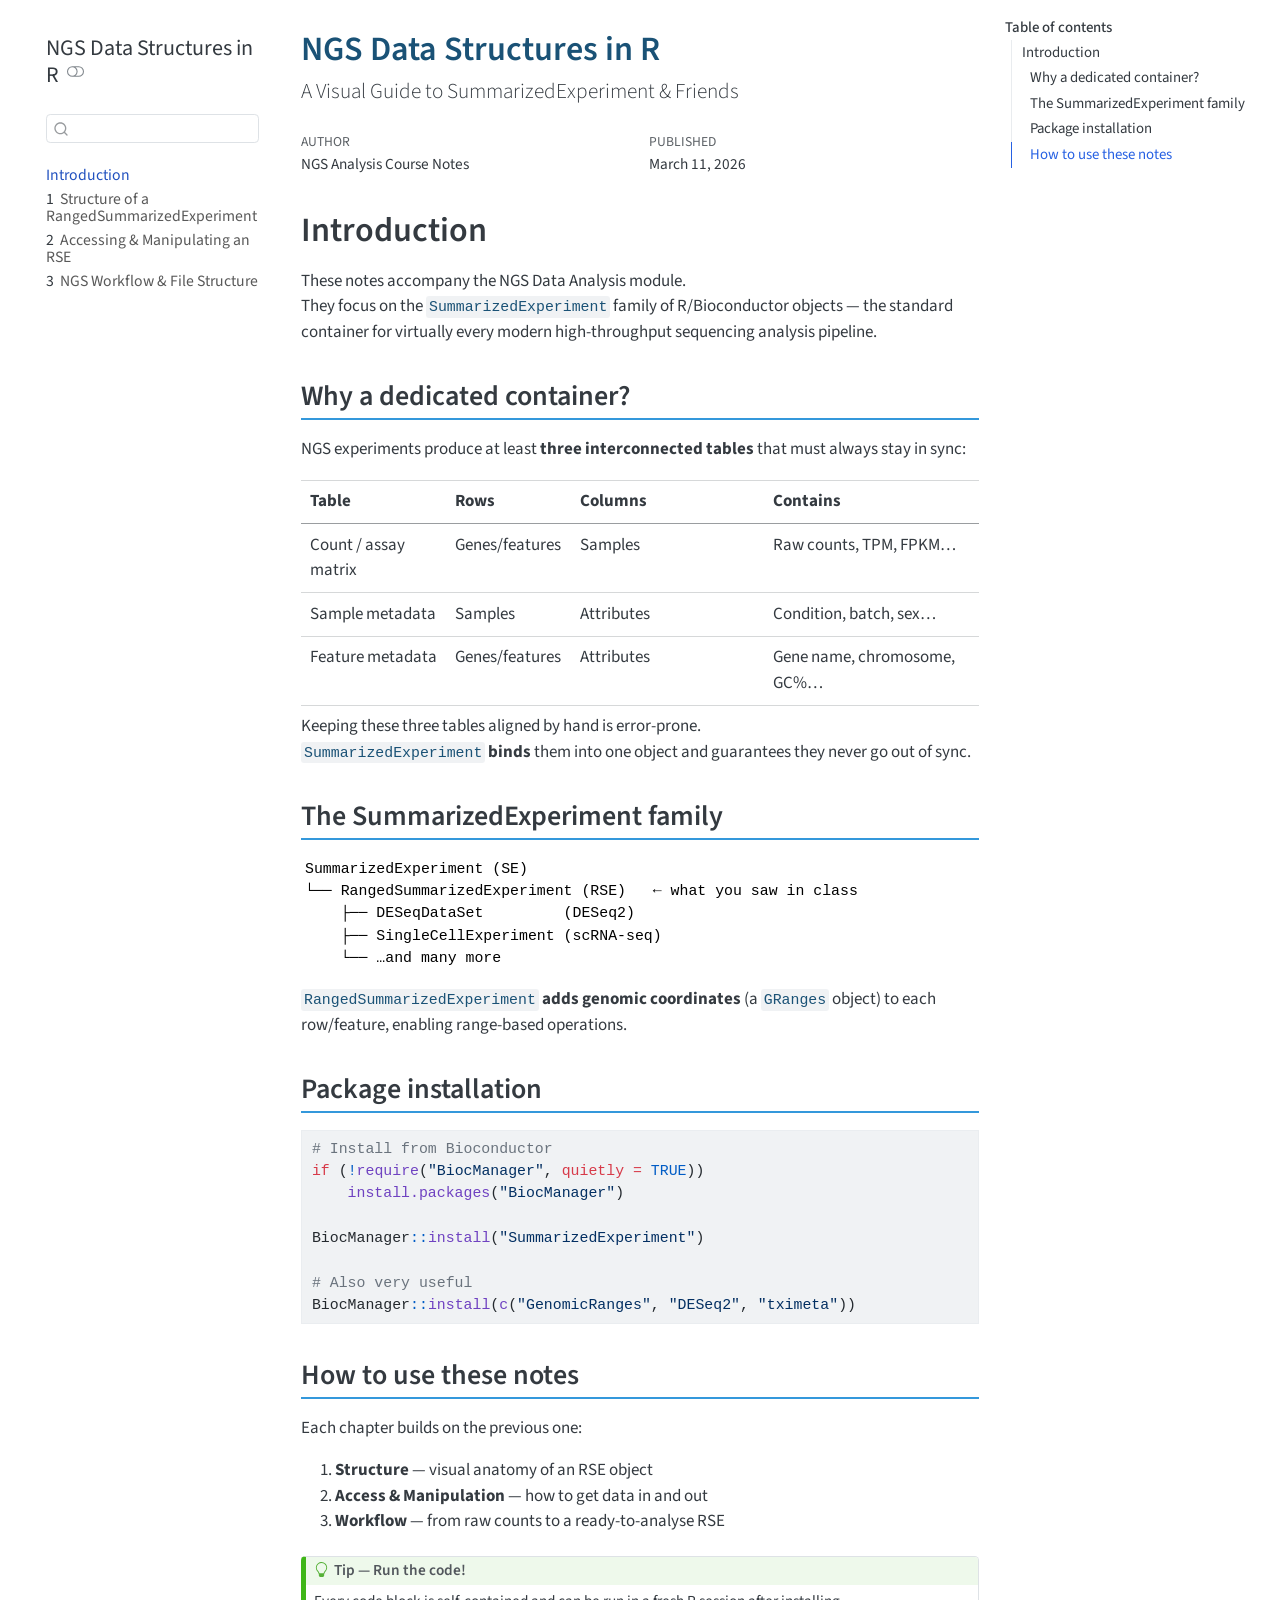
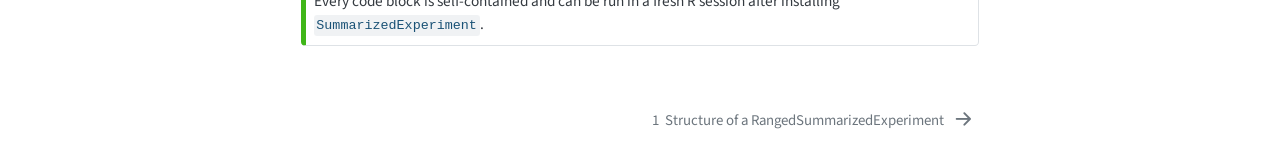
==== docs/index.html @ 876cf75a "Initial site" ====
<!DOCTYPE html>
<html xmlns="http://www.w3.org/1999/xhtml" lang="en" xml:lang="en"><head>

<meta charset="utf-8">
<meta name="generator" content="quarto-1.9.32">

<meta name="viewport" content="width=device-width, initial-scale=1.0, user-scalable=yes">

<meta name="author" content="NGS Analysis Course Notes">
<meta name="dcterms.date" content="2026-03-11">

<title>NGS Data Structures in R</title>
<style>
/* Default styles provided by pandoc.
** See https://pandoc.org/MANUAL.html#variables-for-html for config info.
*/
code{white-space: pre-wrap;}
span.smallcaps{font-variant: small-caps;}
div.columns{display: flex; gap: min(4vw, 1.5em);}
div.column{flex: auto; overflow-x: auto;}
div.hanging-indent{margin-left: 1.5em; text-indent: -1.5em;}
ul.task-list{list-style: none;}
ul.task-list li input[type="checkbox"] {
  width: 0.8em;
  margin: 0 0.8em 0.2em -1em; /* quarto-specific, see https://github.com/quarto-dev/quarto-cli/issues/4556 */ 
  vertical-align: middle;
}
/* CSS for syntax highlighting */
html { -webkit-text-size-adjust: 100%; }
pre > code.sourceCode { white-space: pre; position: relative; }
pre > code.sourceCode > span { display: inline-block; line-height: 1.25; }
pre > code.sourceCode > span:empty { height: 1.2em; }
.sourceCode { overflow: visible; }
code.sourceCode > span { color: inherit; text-decoration: inherit; }
div.sourceCode { margin: 1em 0; }
pre.sourceCode { margin: 0; }
@media screen {
div.sourceCode { overflow: auto; }
}
@media print {
pre > code.sourceCode { white-space: pre-wrap; }
pre > code.sourceCode > span { text-indent: -5em; padding-left: 5em; }
}
pre.numberSource code
  { counter-reset: source-line 0; }
pre.numberSource code > span
  { position: relative; left: -4em; counter-increment: source-line; }
pre.numberSource code > span > a:first-child::before
  { content: counter(source-line);
    position: relative; left: -1em; text-align: right; vertical-align: baseline;
    border: none; display: inline-block;
    -webkit-touch-callout: none; -webkit-user-select: none;
    -khtml-user-select: none; -moz-user-select: none;
    -ms-user-select: none; user-select: none;
    padding: 0 4px; width: 4em;
  }
pre.numberSource { margin-left: 3em;  padding-left: 4px; }
div.sourceCode
  {   }
@media screen {
pre > code.sourceCode > span > a:first-child::before { text-decoration: underline; }
}
</style>


<script src="site_libs/quarto-nav/quarto-nav.js"></script>
<script src="site_libs/quarto-nav/headroom.min.js"></script>
<script src="site_libs/clipboard/clipboard.min.js"></script>
<script src="site_libs/quarto-search/autocomplete.umd.js"></script>
<script src="site_libs/quarto-search/fuse.min.js"></script>
<script src="site_libs/quarto-search/quarto-search.js"></script>
<meta name="quarto:offset" content="./">
<link href="./structure.html" rel="next">
<script src="site_libs/quarto-html/quarto.js" type="module"></script>
<script src="site_libs/quarto-html/tabsets/tabsets.js" type="module"></script>
<script src="site_libs/quarto-html/popper.min.js"></script>
<script src="site_libs/quarto-html/tippy.umd.min.js"></script>
<script src="site_libs/quarto-html/anchor.min.js"></script>
<link href="site_libs/quarto-html/tippy.css" rel="stylesheet">
<link href="site_libs/quarto-html/quarto-syntax-highlighting-78d360bbbb051b54ba6524039cd92434.css" rel="stylesheet" class="quarto-color-scheme" id="quarto-text-highlighting-styles">
<link href="site_libs/quarto-html/quarto-syntax-highlighting-dark-ac77edcadb1a687b57028bebcfcb9da9.css" rel="stylesheet" class="quarto-color-scheme quarto-color-alternate" id="quarto-text-highlighting-styles">
<link href="site_libs/quarto-html/quarto-syntax-highlighting-78d360bbbb051b54ba6524039cd92434.css" rel="stylesheet" class="quarto-color-scheme-extra" id="quarto-text-highlighting-styles">
<script src="site_libs/bootstrap/bootstrap.min.js"></script>
<link href="site_libs/bootstrap/bootstrap-icons.css" rel="stylesheet">
<link href="site_libs/bootstrap/bootstrap-abfa4615eba2ed0d4bb7fb949ed9c296.min.css" rel="stylesheet" append-hash="true" class="quarto-color-scheme" id="quarto-bootstrap" data-mode="light">
<link href="site_libs/bootstrap/bootstrap-dark-ded87e99f929cbe3c176321ddefb79bd.min.css" rel="stylesheet" append-hash="true" class="quarto-color-scheme quarto-color-alternate" id="quarto-bootstrap" data-mode="dark">
<link href="site_libs/bootstrap/bootstrap-abfa4615eba2ed0d4bb7fb949ed9c296.min.css" rel="stylesheet" append-hash="true" class="quarto-color-scheme-extra" id="quarto-bootstrap" data-mode="light">
<script id="quarto-search-options" type="application/json">{
  "location": "sidebar",
  "copy-button": false,
  "collapse-after": 3,
  "panel-placement": "start",
  "type": "textbox",
  "limit": 50,
  "keyboard-shortcut": [
    "f",
    "/",
    "s"
  ],
  "show-item-context": false,
  "language": {
    "search-no-results-text": "No results",
    "search-matching-documents-text": "matching documents",
    "search-copy-link-title": "Copy link to search",
    "search-hide-matches-text": "Hide additional matches",
    "search-more-match-text": "more match in this document",
    "search-more-matches-text": "more matches in this document",
    "search-clear-button-title": "Clear",
    "search-text-placeholder": "",
    "search-detached-cancel-button-title": "Cancel",
    "search-submit-button-title": "Submit",
    "search-label": "Search"
  }
}</script>
<style>html{ scroll-behavior: smooth; }</style>


<link rel="stylesheet" href="custom.css">
</head>

<body class="nav-sidebar floating quarto-light"><script id="quarto-html-before-body" type="application/javascript">
    const toggleBodyColorMode = (bsSheetEl) => {
      const mode = bsSheetEl.getAttribute("data-mode");
      const bodyEl = window.document.querySelector("body");
      if (mode === "dark") {
        bodyEl.classList.add("quarto-dark");
        bodyEl.classList.remove("quarto-light");
      } else {
        bodyEl.classList.add("quarto-light");
        bodyEl.classList.remove("quarto-dark");
      }
    }
    const toggleBodyColorPrimary = () => {
      const bsSheetEl = window.document.querySelector("link#quarto-bootstrap:not([rel=disabled-stylesheet])");
      if (bsSheetEl) {
        toggleBodyColorMode(bsSheetEl);
      }
    }
    const setColorSchemeToggle = (alternate) => {
      const toggles = window.document.querySelectorAll('.quarto-color-scheme-toggle');
      for (let i=0; i < toggles.length; i++) {
        const toggle = toggles[i];
        if (toggle) {
          if (alternate) {
            toggle.classList.add("alternate");
          } else {
            toggle.classList.remove("alternate");
          }
        }
      }
    };
    const toggleColorMode = (alternate) => {
      // Switch the stylesheets
      const primaryStylesheets = window.document.querySelectorAll('link.quarto-color-scheme:not(.quarto-color-alternate)');
      const alternateStylesheets = window.document.querySelectorAll('link.quarto-color-scheme.quarto-color-alternate');
      manageTransitions('#quarto-margin-sidebar .nav-link', false);
      if (alternate) {
        // note: dark is layered on light, we don't disable primary!
        enableStylesheet(alternateStylesheets);
        for (const sheetNode of alternateStylesheets) {
          if (sheetNode.id === "quarto-bootstrap") {
            toggleBodyColorMode(sheetNode);
          }
        }
      } else {
        disableStylesheet(alternateStylesheets);
        enableStylesheet(primaryStylesheets)
        toggleBodyColorPrimary();
      }
      manageTransitions('#quarto-margin-sidebar .nav-link', true);
      // Switch the toggles
      setColorSchemeToggle(alternate)
      // Hack to workaround the fact that safari doesn't
      // properly recolor the scrollbar when toggling (#1455)
      if (navigator.userAgent.indexOf('Safari') > 0 && navigator.userAgent.indexOf('Chrome') == -1) {
        manageTransitions("body", false);
        window.scrollTo(0, 1);
        setTimeout(() => {
          window.scrollTo(0, 0);
          manageTransitions("body", true);
        }, 40);
      }
    }
    const disableStylesheet = (stylesheets) => {
      for (let i=0; i < stylesheets.length; i++) {
        const stylesheet = stylesheets[i];
        stylesheet.rel = 'disabled-stylesheet';
      }
    }
    const enableStylesheet = (stylesheets) => {
      for (let i=0; i < stylesheets.length; i++) {
        const stylesheet = stylesheets[i];
        if(stylesheet.rel !== 'stylesheet') { // for Chrome, which will still FOUC without this check
          stylesheet.rel = 'stylesheet';
        }
      }
    }
    const manageTransitions = (selector, allowTransitions) => {
      const els = window.document.querySelectorAll(selector);
      for (let i=0; i < els.length; i++) {
        const el = els[i];
        if (allowTransitions) {
          el.classList.remove('notransition');
        } else {
          el.classList.add('notransition');
        }
      }
    }
    const isFileUrl = () => {
      return window.location.protocol === 'file:';
    }
    const hasAlternateSentinel = () => {
      let styleSentinel = getColorSchemeSentinel();
      if (styleSentinel !== null) {
        return styleSentinel === "alternate";
      } else {
        return false;
      }
    }
    const setStyleSentinel = (alternate) => {
      const value = alternate ? "alternate" : "default";
      if (!isFileUrl()) {
        window.localStorage.setItem("quarto-color-scheme", value);
      } else {
        localAlternateSentinel = value;
      }
    }
    const getColorSchemeSentinel = () => {
      if (!isFileUrl()) {
        const storageValue = window.localStorage.getItem("quarto-color-scheme");
        return storageValue != null ? storageValue : localAlternateSentinel;
      } else {
        return localAlternateSentinel;
      }
    }
    const toggleGiscusIfUsed = (isAlternate, darkModeDefault) => {
      const baseTheme = document.querySelector('#giscus-base-theme')?.value ?? 'light';
      const alternateTheme = document.querySelector('#giscus-alt-theme')?.value ?? 'dark';
      let newTheme = '';
      if(authorPrefersDark) {
        newTheme = isAlternate ? baseTheme : alternateTheme;
      } else {
        newTheme = isAlternate ? alternateTheme : baseTheme;
      }
      const changeGiscusTheme = () => {
        // From: https://github.com/giscus/giscus/issues/336
        const sendMessage = (message) => {
          const iframe = document.querySelector('iframe.giscus-frame');
          if (!iframe) return;
          iframe.contentWindow.postMessage({ giscus: message }, 'https://giscus.app');
        }
        sendMessage({
          setConfig: {
            theme: newTheme
          }
        });
      }
      const isGiscussLoaded = window.document.querySelector('iframe.giscus-frame') !== null;
      if (isGiscussLoaded) {
        changeGiscusTheme();
      }
    };
    const authorPrefersDark = false;
    const darkModeDefault = authorPrefersDark;
      document.querySelector('link#quarto-text-highlighting-styles.quarto-color-scheme-extra').rel = 'disabled-stylesheet';
      document.querySelector('link#quarto-bootstrap.quarto-color-scheme-extra').rel = 'disabled-stylesheet';
    let localAlternateSentinel = darkModeDefault ? 'alternate' : 'default';
    // Dark / light mode switch
    window.quartoToggleColorScheme = () => {
      // Read the current dark / light value
      let toAlternate = !hasAlternateSentinel();
      toggleColorMode(toAlternate);
      setStyleSentinel(toAlternate);
      toggleGiscusIfUsed(toAlternate, darkModeDefault);
      window.dispatchEvent(new Event('resize'));
    };
    // Switch to dark mode if need be
    if (hasAlternateSentinel()) {
      toggleColorMode(true);
    } else {
      toggleColorMode(false);
    }
  </script>

<div id="quarto-search-results"></div>
  <header id="quarto-header" class="headroom fixed-top">
  <nav class="quarto-secondary-nav">
    <div class="container-fluid d-flex">
      <button type="button" class="quarto-btn-toggle btn" data-bs-toggle="collapse" role="button" data-bs-target=".quarto-sidebar-collapse-item" aria-controls="quarto-sidebar" aria-expanded="false" aria-label="Toggle sidebar navigation" onclick="if (window.quartoToggleHeadroom) { window.quartoToggleHeadroom(); }">
        <i class="bi bi-layout-text-sidebar-reverse"></i>
      </button>
        <nav class="quarto-page-breadcrumbs" aria-label="breadcrumb"><ol class="breadcrumb"><li class="breadcrumb-item"><a href="./index.html">Introduction</a></li></ol></nav>
        <a class="flex-grow-1" role="navigation" data-bs-toggle="collapse" data-bs-target=".quarto-sidebar-collapse-item" aria-controls="quarto-sidebar" aria-expanded="false" aria-label="Toggle sidebar navigation" onclick="if (window.quartoToggleHeadroom) { window.quartoToggleHeadroom(); }">      
        </a>
      <button type="button" class="btn quarto-search-button" aria-label="Search" onclick="window.quartoOpenSearch();">
        <i class="bi bi-search"></i>
      </button>
    </div>
  </nav>
</header>
<!-- content -->
<div id="quarto-content" class="quarto-container page-columns page-rows-contents page-layout-article">
<!-- sidebar -->
  <nav id="quarto-sidebar" class="sidebar collapse collapse-horizontal quarto-sidebar-collapse-item sidebar-navigation floating overflow-auto">
    <div class="pt-lg-2 mt-2 text-left sidebar-header">
    <div class="sidebar-title mb-0 py-0">
      <a href="./">NGS Data Structures in R</a> 
        <div class="sidebar-tools-main">
  <a href="" class="quarto-color-scheme-toggle quarto-navigation-tool  px-1" onclick="window.quartoToggleColorScheme(); return false;" title="Toggle dark mode"><i class="bi"></i></a>
</div>
    </div>
      </div>
        <div class="mt-2 flex-shrink-0 align-items-center">
        <div class="sidebar-search">
        <div id="quarto-search" class="" title="Search"></div>
        </div>
        </div>
    <div class="sidebar-menu-container"> 
    <ul class="list-unstyled mt-1">
        <li class="sidebar-item">
  <div class="sidebar-item-container"> 
  <a href="./index.html" class="sidebar-item-text sidebar-link active">
 <span class="menu-text">Introduction</span></a>
  </div>
</li>
        <li class="sidebar-item">
  <div class="sidebar-item-container"> 
  <a href="./structure.html" class="sidebar-item-text sidebar-link">
 <span class="menu-text"><span class="chapter-number">1</span>&nbsp; <span class="chapter-title">Structure of a RangedSummarizedExperiment</span></span></a>
  </div>
</li>
        <li class="sidebar-item">
  <div class="sidebar-item-container"> 
  <a href="./access.html" class="sidebar-item-text sidebar-link">
 <span class="menu-text"><span class="chapter-number">2</span>&nbsp; <span class="chapter-title">Accessing &amp; Manipulating an RSE</span></span></a>
  </div>
</li>
        <li class="sidebar-item">
  <div class="sidebar-item-container"> 
  <a href="./workflow.html" class="sidebar-item-text sidebar-link">
 <span class="menu-text"><span class="chapter-number">3</span>&nbsp; <span class="chapter-title">NGS Workflow &amp; File Structure</span></span></a>
  </div>
</li>
    </ul>
    </div>
</nav>
<div id="quarto-sidebar-glass" class="quarto-sidebar-collapse-item" data-bs-toggle="collapse" data-bs-target=".quarto-sidebar-collapse-item"></div>
<!-- margin-sidebar -->
    <div id="quarto-margin-sidebar" class="sidebar margin-sidebar">
        <nav id="TOC" role="doc-toc" class="toc-active">
    <h2 id="toc-title">Table of contents</h2>
   
  <ul>
  <li><a href="#introduction" id="toc-introduction" class="nav-link active" data-scroll-target="#introduction">Introduction</a>
  <ul class="collapse">
  <li><a href="#why-a-dedicated-container" id="toc-why-a-dedicated-container" class="nav-link" data-scroll-target="#why-a-dedicated-container">Why a dedicated container?</a></li>
  <li><a href="#the-summarizedexperiment-family" id="toc-the-summarizedexperiment-family" class="nav-link" data-scroll-target="#the-summarizedexperiment-family">The SummarizedExperiment family</a></li>
  <li><a href="#package-installation" id="toc-package-installation" class="nav-link" data-scroll-target="#package-installation">Package installation</a></li>
  <li><a href="#how-to-use-these-notes" id="toc-how-to-use-these-notes" class="nav-link" data-scroll-target="#how-to-use-these-notes">How to use these notes</a></li>
  </ul></li>
  </ul>
</nav>
    </div>
<!-- main -->
<main class="content" id="quarto-document-content">


<header id="title-block-header" class="quarto-title-block default">
<div class="quarto-title">
<h1 class="title">NGS Data Structures in R</h1>
<p class="subtitle lead">A Visual Guide to SummarizedExperiment &amp; Friends</p>
</div>



<div class="quarto-title-meta">

    <div>
    <div class="quarto-title-meta-heading">Author</div>
    <div class="quarto-title-meta-contents">
             <p>NGS Analysis Course Notes </p>
          </div>
  </div>
    
    <div>
    <div class="quarto-title-meta-heading">Published</div>
    <div class="quarto-title-meta-contents">
      <p class="date">March 11, 2026</p>
    </div>
  </div>
  
    
  </div>
  


</header>


<section id="introduction" class="level1 unnumbered">
<h1 class="unnumbered">Introduction</h1>
<p>These notes accompany the NGS Data Analysis module.<br>
They focus on the <strong><code>SummarizedExperiment</code></strong> family of R/Bioconductor objects — the standard container for virtually every modern high-throughput sequencing analysis pipeline.</p>
<section id="why-a-dedicated-container" class="level2">
<h2 class="anchored" data-anchor-id="why-a-dedicated-container">Why a dedicated container?</h2>
<p>NGS experiments produce at least <strong>three interconnected tables</strong> that must always stay in sync:</p>
<table class="caption-top table">
<colgroup>
<col style="width: 21%">
<col style="width: 18%">
<col style="width: 28%">
<col style="width: 31%">
</colgroup>
<thead>
<tr class="header">
<th>Table</th>
<th>Rows</th>
<th>Columns</th>
<th>Contains</th>
</tr>
</thead>
<tbody>
<tr class="odd">
<td>Count / assay matrix</td>
<td>Genes/features</td>
<td>Samples</td>
<td>Raw counts, TPM, FPKM…</td>
</tr>
<tr class="even">
<td>Sample metadata</td>
<td>Samples</td>
<td>Attributes</td>
<td>Condition, batch, sex…</td>
</tr>
<tr class="odd">
<td>Feature metadata</td>
<td>Genes/features</td>
<td>Attributes</td>
<td>Gene name, chromosome, GC%…</td>
</tr>
</tbody>
</table>
<p>Keeping these three tables aligned by hand is error-prone.<br>
<code>SummarizedExperiment</code> <strong>binds</strong> them into one object and guarantees they never go out of sync.</p>
</section>
<section id="the-summarizedexperiment-family" class="level2">
<h2 class="anchored" data-anchor-id="the-summarizedexperiment-family">The SummarizedExperiment family</h2>
<pre><code>SummarizedExperiment (SE)
└── RangedSummarizedExperiment (RSE)   ← what you saw in class
    ├── DESeqDataSet         (DESeq2)
    ├── SingleCellExperiment (scRNA-seq)
    └── …and many more</code></pre>
<p><code>RangedSummarizedExperiment</code> <strong>adds genomic coordinates</strong> (a <code>GRanges</code> object) to each row/feature, enabling range-based operations.</p>
</section>
<section id="package-installation" class="level2">
<h2 class="anchored" data-anchor-id="package-installation">Package installation</h2>
<div class="code-copy-outer-scaffold"><div class="sourceCode" id="cb2"><pre class="sourceCode r code-with-copy"><code class="sourceCode r"><span id="cb2-1"><a href="#cb2-1" aria-hidden="true" tabindex="-1"></a><span class="co"># Install from Bioconductor</span></span>
<span id="cb2-2"><a href="#cb2-2" aria-hidden="true" tabindex="-1"></a><span class="cf">if</span> (<span class="sc">!</span><span class="fu">require</span>(<span class="st">"BiocManager"</span>, <span class="at">quietly =</span> <span class="cn">TRUE</span>))</span>
<span id="cb2-3"><a href="#cb2-3" aria-hidden="true" tabindex="-1"></a>    <span class="fu">install.packages</span>(<span class="st">"BiocManager"</span>)</span>
<span id="cb2-4"><a href="#cb2-4" aria-hidden="true" tabindex="-1"></a></span>
<span id="cb2-5"><a href="#cb2-5" aria-hidden="true" tabindex="-1"></a>BiocManager<span class="sc">::</span><span class="fu">install</span>(<span class="st">"SummarizedExperiment"</span>)</span>
<span id="cb2-6"><a href="#cb2-6" aria-hidden="true" tabindex="-1"></a></span>
<span id="cb2-7"><a href="#cb2-7" aria-hidden="true" tabindex="-1"></a><span class="co"># Also very useful</span></span>
<span id="cb2-8"><a href="#cb2-8" aria-hidden="true" tabindex="-1"></a>BiocManager<span class="sc">::</span><span class="fu">install</span>(<span class="fu">c</span>(<span class="st">"GenomicRanges"</span>, <span class="st">"DESeq2"</span>, <span class="st">"tximeta"</span>))</span></code></pre></div><button title="Copy to Clipboard" class="code-copy-button"><i class="bi"></i></button></div>
</section>
<section id="how-to-use-these-notes" class="level2">
<h2 class="anchored" data-anchor-id="how-to-use-these-notes">How to use these notes</h2>
<p>Each chapter builds on the previous one:</p>
<ol type="1">
<li><strong>Structure</strong> — visual anatomy of an RSE object</li>
<li><strong>Access &amp; Manipulation</strong> — how to get data in and out</li>
<li><strong>Workflow</strong> — from raw counts to a ready-to-analyse RSE</li>
</ol>
<div class="callout callout-style-default callout-tip callout-titled">
<div class="callout-header d-flex align-content-center">
<div class="callout-icon-container">
<i class="callout-icon"></i>
</div>
<div class="callout-title-container flex-fill">
<span class="screen-reader-only">Tip</span>Tip — Run the code!
</div>
</div>
<div class="callout-body-container callout-body">
<p>Every code block is self-contained and can be run in a fresh R session after installing <code>SummarizedExperiment</code>.</p>
</div>
</div>


</section>
</section>

</main> <!-- /main -->
<script id="quarto-html-after-body" type="application/javascript">
  window.document.addEventListener("DOMContentLoaded", function (event) {
    // Ensure there is a toggle, if there isn't float one in the top right
    if (window.document.querySelector('.quarto-color-scheme-toggle') === null) {
      const a = window.document.createElement('a');
      a.classList.add('top-right');
      a.classList.add('quarto-color-scheme-toggle');
      a.href = "";
      a.onclick = function() { try { window.quartoToggleColorScheme(); } catch {} return false; };
      const i = window.document.createElement("i");
      i.classList.add('bi');
      a.appendChild(i);
      window.document.body.appendChild(a);
    }
    setColorSchemeToggle(hasAlternateSentinel())
    const icon = "";
    const anchorJS = new window.AnchorJS();
    anchorJS.options = {
      placement: 'right',
      icon: icon
    };
    anchorJS.add('.anchored');
    const isCodeAnnotation = (el) => {
      for (const clz of el.classList) {
        if (clz.startsWith('code-annotation-')) {                     
          return true;
        }
      }
      return false;
    }
    const onCopySuccess = function(e) {
      // button target
      const button = e.trigger;
      // don't keep focus
      button.blur();
      // flash "checked"
      button.classList.add('code-copy-button-checked');
      var currentTitle = button.getAttribute("title");
      button.setAttribute("title", "Copied!");
      let tooltip;
      if (window.bootstrap) {
        button.setAttribute("data-bs-toggle", "tooltip");
        button.setAttribute("data-bs-placement", "left");
        button.setAttribute("data-bs-title", "Copied!");
        tooltip = new bootstrap.Tooltip(button, 
          { trigger: "manual", 
            customClass: "code-copy-button-tooltip",
            offset: [0, -8]});
        tooltip.show();    
      }
      setTimeout(function() {
        if (tooltip) {
          tooltip.hide();
          button.removeAttribute("data-bs-title");
          button.removeAttribute("data-bs-toggle");
          button.removeAttribute("data-bs-placement");
        }
        button.setAttribute("title", currentTitle);
        button.classList.remove('code-copy-button-checked');
      }, 1000);
      // clear code selection
      e.clearSelection();
    }
    const getTextToCopy = function(trigger) {
      const outerScaffold = trigger.parentElement.cloneNode(true);
      const codeEl = outerScaffold.querySelector('code');
      for (const childEl of codeEl.children) {
        if (isCodeAnnotation(childEl)) {
          childEl.remove();
        }
      }
      return codeEl.innerText;
    }
    const clipboard = new window.ClipboardJS('.code-copy-button:not([data-in-quarto-modal])', {
      text: getTextToCopy
    });
    clipboard.on('success', onCopySuccess);
    if (window.document.getElementById('quarto-embedded-source-code-modal')) {
      const clipboardModal = new window.ClipboardJS('.code-copy-button[data-in-quarto-modal]', {
        text: getTextToCopy,
        container: window.document.getElementById('quarto-embedded-source-code-modal')
      });
      clipboardModal.on('success', onCopySuccess);
    }
      var localhostRegex = new RegExp(/^(?:http|https):\/\/localhost\:?[0-9]*\//);
      var mailtoRegex = new RegExp(/^mailto:/);
        var filterRegex = new RegExp('/' + window.location.host + '/');
      var isInternal = (href) => {
          return filterRegex.test(href) || localhostRegex.test(href) || mailtoRegex.test(href);
      }
      // Inspect non-navigation links and adorn them if external
     var links = window.document.querySelectorAll('a[href]:not(.nav-link):not(.navbar-brand):not(.toc-action):not(.sidebar-link):not(.sidebar-item-toggle):not(.pagination-link):not(.no-external):not([aria-hidden]):not(.dropdown-item):not(.quarto-navigation-tool):not(.about-link)');
      for (var i=0; i<links.length; i++) {
        const link = links[i];
        if (!isInternal(link.href)) {
          // undo the damage that might have been done by quarto-nav.js in the case of
          // links that we want to consider external
          if (link.dataset.originalHref !== undefined) {
            link.href = link.dataset.originalHref;
          }
        }
      }
    function tippyHover(el, contentFn, onTriggerFn, onUntriggerFn) {
      const config = {
        allowHTML: true,
        maxWidth: 500,
        delay: 100,
        arrow: false,
        appendTo: function(el) {
            return el.parentElement;
        },
        interactive: true,
        interactiveBorder: 10,
        theme: 'quarto',
        placement: 'bottom-start',
      };
      if (contentFn) {
        config.content = contentFn;
      }
      if (onTriggerFn) {
        config.onTrigger = onTriggerFn;
      }
      if (onUntriggerFn) {
        config.onUntrigger = onUntriggerFn;
      }
      window.tippy(el, config); 
    }
    const noterefs = window.document.querySelectorAll('a[role="doc-noteref"]');
    for (var i=0; i<noterefs.length; i++) {
      const ref = noterefs[i];
      tippyHover(ref, function() {
        // use id or data attribute instead here
        let href = ref.getAttribute('data-footnote-href') || ref.getAttribute('href');
        try { href = new URL(href).hash; } catch {}
        const id = href.replace(/^#\/?/, "");
        const note = window.document.getElementById(id);
        if (note) {
          return note.innerHTML;
        } else {
          return "";
        }
      });
    }
    const xrefs = window.document.querySelectorAll('a.quarto-xref');
    const processXRef = (id, note) => {
      // Strip column container classes
      const stripColumnClz = (el) => {
        el.classList.remove("page-full", "page-columns");
        if (el.children) {
          for (const child of el.children) {
            stripColumnClz(child);
          }
        }
      }
      stripColumnClz(note)
      if (id === null || id.startsWith('sec-')) {
        // Special case sections, only their first couple elements
        const container = document.createElement("div");
        if (note.children && note.children.length > 2) {
          container.appendChild(note.children[0].cloneNode(true));
          for (let i = 1; i < note.children.length; i++) {
            const child = note.children[i];
            if (child.tagName === "P" && child.innerText === "") {
              continue;
            } else {
              container.appendChild(child.cloneNode(true));
              break;
            }
          }
          if (window.Quarto?.typesetMath) {
            window.Quarto.typesetMath(container);
          }
          return container.innerHTML
        } else {
          if (window.Quarto?.typesetMath) {
            window.Quarto.typesetMath(note);
          }
          return note.innerHTML;
        }
      } else {
        // Remove any anchor links if they are present
        const anchorLink = note.querySelector('a.anchorjs-link');
        if (anchorLink) {
          anchorLink.remove();
        }
        if (window.Quarto?.typesetMath) {
          window.Quarto.typesetMath(note);
        }
        if (note.classList.contains("callout")) {
          return note.outerHTML;
        } else {
          return note.innerHTML;
        }
      }
    }
    for (var i=0; i<xrefs.length; i++) {
      const xref = xrefs[i];
      tippyHover(xref, undefined, function(instance) {
        instance.disable();
        let url = xref.getAttribute('href');
        let hash = undefined; 
        if (url.startsWith('#')) {
          hash = url;
        } else {
          try { hash = new URL(url).hash; } catch {}
        }
        if (hash) {
          const id = hash.replace(/^#\/?/, "");
          const note = window.document.getElementById(id);
          if (note !== null) {
            try {
              const html = processXRef(id, note.cloneNode(true));
              instance.setContent(html);
            } finally {
              instance.enable();
              instance.show();
            }
          } else {
            // See if we can fetch this
            fetch(url.split('#')[0])
            .then(res => res.text())
            .then(html => {
              const parser = new DOMParser();
              const htmlDoc = parser.parseFromString(html, "text/html");
              const note = htmlDoc.getElementById(id);
              if (note !== null) {
                const html = processXRef(id, note);
                instance.setContent(html);
              } 
            }).finally(() => {
              instance.enable();
              instance.show();
            });
          }
        } else {
          // See if we can fetch a full url (with no hash to target)
          // This is a special case and we should probably do some content thinning / targeting
          fetch(url)
          .then(res => res.text())
          .then(html => {
            const parser = new DOMParser();
            const htmlDoc = parser.parseFromString(html, "text/html");
            const note = htmlDoc.querySelector('main.content');
            if (note !== null) {
              // This should only happen for chapter cross references
              // (since there is no id in the URL)
              // remove the first header
              if (note.children.length > 0 && note.children[0].tagName === "HEADER") {
                note.children[0].remove();
              }
              const html = processXRef(null, note);
              instance.setContent(html);
            } 
          }).finally(() => {
            instance.enable();
            instance.show();
          });
        }
      }, function(instance) {
      });
    }
        let selectedAnnoteEl;
        const selectorForAnnotation = ( cell, annotation) => {
          let cellAttr = 'data-code-cell="' + cell + '"';
          let lineAttr = 'data-code-annotation="' +  annotation + '"';
          const selector = 'span[' + cellAttr + '][' + lineAttr + ']';
          return selector;
        }
        const selectCodeLines = (annoteEl) => {
          const doc = window.document;
          const targetCell = annoteEl.getAttribute("data-target-cell");
          const targetAnnotation = annoteEl.getAttribute("data-target-annotation");
          const annoteSpan = window.document.querySelector(selectorForAnnotation(targetCell, targetAnnotation));
          const lines = annoteSpan.getAttribute("data-code-lines").split(",");
          const lineIds = lines.map((line) => {
            return targetCell + "-" + line;
          })
          let top = null;
          let height = null;
          let parent = null;
          if (lineIds.length > 0) {
              //compute the position of the single el (top and bottom and make a div)
              const el = window.document.getElementById(lineIds[0]);
              top = el.offsetTop;
              height = el.offsetHeight;
              parent = el.parentElement.parentElement;
            if (lineIds.length > 1) {
              const lastEl = window.document.getElementById(lineIds[lineIds.length - 1]);
              const bottom = lastEl.offsetTop + lastEl.offsetHeight;
              height = bottom - top;
            }
            if (top !== null && height !== null && parent !== null) {
              // cook up a div (if necessary) and position it 
              let div = window.document.getElementById("code-annotation-line-highlight");
              if (div === null) {
                div = window.document.createElement("div");
                div.setAttribute("id", "code-annotation-line-highlight");
                div.style.position = 'absolute';
                parent.appendChild(div);
              }
              div.style.top = top - 2 + "px";
              div.style.height = height + 4 + "px";
              div.style.left = 0;
              let gutterDiv = window.document.getElementById("code-annotation-line-highlight-gutter");
              if (gutterDiv === null) {
                gutterDiv = window.document.createElement("div");
                gutterDiv.setAttribute("id", "code-annotation-line-highlight-gutter");
                gutterDiv.style.position = 'absolute';
                const codeCell = window.document.getElementById(targetCell);
                const gutter = codeCell.querySelector('.code-annotation-gutter');
                gutter.appendChild(gutterDiv);
              }
              gutterDiv.style.top = top - 2 + "px";
              gutterDiv.style.height = height + 4 + "px";
            }
            selectedAnnoteEl = annoteEl;
          }
        };
        const unselectCodeLines = () => {
          const elementsIds = ["code-annotation-line-highlight", "code-annotation-line-highlight-gutter"];
          elementsIds.forEach((elId) => {
            const div = window.document.getElementById(elId);
            if (div) {
              div.remove();
            }
          });
          selectedAnnoteEl = undefined;
        };
          // Handle positioning of the toggle
      window.addEventListener(
        "resize",
        throttle(() => {
          elRect = undefined;
          if (selectedAnnoteEl) {
            selectCodeLines(selectedAnnoteEl);
          }
        }, 10)
      );
      function throttle(fn, ms) {
      let throttle = false;
      let timer;
        return (...args) => {
          if(!throttle) { // first call gets through
              fn.apply(this, args);
              throttle = true;
          } else { // all the others get throttled
              if(timer) clearTimeout(timer); // cancel #2
              timer = setTimeout(() => {
                fn.apply(this, args);
                timer = throttle = false;
              }, ms);
          }
        };
      }
        // Attach click handler to the DT
        const annoteDls = window.document.querySelectorAll('dt[data-target-cell]');
        for (const annoteDlNode of annoteDls) {
          annoteDlNode.addEventListener('click', (event) => {
            const clickedEl = event.target;
            if (clickedEl !== selectedAnnoteEl) {
              unselectCodeLines();
              const activeEl = window.document.querySelector('dt[data-target-cell].code-annotation-active');
              if (activeEl) {
                activeEl.classList.remove('code-annotation-active');
              }
              selectCodeLines(clickedEl);
              clickedEl.classList.add('code-annotation-active');
            } else {
              // Unselect the line
              unselectCodeLines();
              clickedEl.classList.remove('code-annotation-active');
            }
          });
        }
    const findCites = (el) => {
      const parentEl = el.parentElement;
      if (parentEl) {
        const cites = parentEl.dataset.cites;
        if (cites) {
          return {
            el,
            cites: cites.split(' ')
          };
        } else {
          return findCites(el.parentElement)
        }
      } else {
        return undefined;
      }
    };
    var bibliorefs = window.document.querySelectorAll('a[role="doc-biblioref"]');
    for (var i=0; i<bibliorefs.length; i++) {
      const ref = bibliorefs[i];
      const citeInfo = findCites(ref);
      if (citeInfo) {
        tippyHover(citeInfo.el, function() {
          var popup = window.document.createElement('div');
          citeInfo.cites.forEach(function(cite) {
            var citeDiv = window.document.createElement('div');
            citeDiv.classList.add('hanging-indent');
            citeDiv.classList.add('csl-entry');
            var biblioDiv = window.document.getElementById('ref-' + cite);
            if (biblioDiv) {
              citeDiv.innerHTML = biblioDiv.innerHTML;
            }
            popup.appendChild(citeDiv);
          });
          return popup.innerHTML;
        });
      }
    }
  });
  </script>
<nav class="page-navigation">
  <div class="nav-page nav-page-previous">
  </div>
  <div class="nav-page nav-page-next">
      <a href="./structure.html" class="pagination-link" aria-label="Structure of a RangedSummarizedExperiment">
        <span class="nav-page-text"><span class="chapter-number">1</span>&nbsp; <span class="chapter-title">Structure of a RangedSummarizedExperiment</span></span> <i class="bi bi-arrow-right-short"></i>
      </a>
  </div>
</nav>
</div> <!-- /content -->




<script src="site_libs/quarto-html/zenscroll-min.js"></script>
</body></html>
---- docs/site_libs/quarto-html/tippy.css ----
.tippy-box[data-animation=fade][data-state=hidden]{opacity:0}[data-tippy-root]{max-width:calc(100vw - 10px)}.tippy-box{position:relative;background-color:#333;color:#fff;border-radius:4px;font-size:14px;line-height:1.4;white-space:normal;outline:0;transition-property:transform,visibility,opacity}.tippy-box[data-placement^=top]>.tippy-arrow{bottom:0}.tippy-box[data-placement^=top]>.tippy-arrow:before{bottom:-7px;left:0;border-width:8px 8px 0;border-top-color:initial;transform-origin:center top}.tippy-box[data-placement^=bottom]>.tippy-arrow{top:0}.tippy-box[data-placement^=bottom]>.tippy-arrow:before{top:-7px;left:0;border-width:0 8px 8px;border-bottom-color:initial;transform-origin:center bottom}.tippy-box[data-placement^=left]>.tippy-arrow{right:0}.tippy-box[data-placement^=left]>.tippy-arrow:before{border-width:8px 0 8px 8px;border-left-color:initial;right:-7px;transform-origin:center left}.tippy-box[data-placement^=right]>.tippy-arrow{left:0}.tippy-box[data-placement^=right]>.tippy-arrow:before{left:-7px;border-width:8px 8px 8px 0;border-right-color:initial;transform-origin:center right}.tippy-box[data-inertia][data-state=visible]{transition-timing-function:cubic-bezier(.54,1.5,.38,1.11)}.tippy-arrow{width:16px;height:16px;color:#333}.tippy-arrow:before{content:"";position:absolute;border-color:transparent;border-style:solid}.tippy-content{position:relative;padding:5px 9px;z-index:1}
---- docs/site_libs/quarto-html/quarto-syntax-highlighting-78d360bbbb051b54ba6524039cd92434.css ----
/* quarto syntax highlight colors */
:root {
  --quarto-hl-al-color: #ff5555;
  --quarto-hl-an-color: #6a737d;
  --quarto-hl-at-color: #d73a49;
  --quarto-hl-bn-color: #005cc5;
  --quarto-hl-bu-color: #d73a49;
  --quarto-hl-ch-color: #032f62;
  --quarto-hl-co-color: #6a737d;
  --quarto-hl-cv-color: #6a737d;
  --quarto-hl-cn-color: #005cc5;
  --quarto-hl-cf-color: #d73a49;
  --quarto-hl-dt-color: #d73a49;
  --quarto-hl-dv-color: #005cc5;
  --quarto-hl-do-color: #6a737d;
  --quarto-hl-er-color: #ff5555;
  --quarto-hl-ex-color: #d73a49;
  --quarto-hl-fl-color: #005cc5;
  --quarto-hl-fu-color: #6f42c1;
  --quarto-hl-im-color: #032f62;
  --quarto-hl-in-color: #6a737d;
  --quarto-hl-kw-color: #d73a49;
  --quarto-hl-op-color: #24292e;
  --quarto-hl-pp-color: #d73a49;
  --quarto-hl-re-color: #6a737d;
  --quarto-hl-sc-color: #005cc5;
  --quarto-hl-ss-color: #032f62;
  --quarto-hl-st-color: #032f62;
  --quarto-hl-va-color: #e36209;
  --quarto-hl-vs-color: #032f62;
  --quarto-hl-wa-color: #ff5555;
}

/* other quarto variables */
:root {
  --quarto-font-monospace: SFMono-Regular, Menlo, Monaco, Consolas, "Liberation Mono", "Courier New", monospace;
}

/* syntax highlight based on Pandoc's rules */
pre > code.sourceCode > span {
  color: #24292e;
}

code.sourceCode > span {
  color: #24292e;
}

div.sourceCode,
div.sourceCode pre.sourceCode {
  color: #24292e;
}

/* Normal */
code span {
  color: #24292e;
}

/* Alert */
code span.al {
  font-weight: bold;
  color: #ff5555;
}

/* Annotation */
code span.an {
  color: #6a737d;
}

/* Attribute */
code span.at {
  color: #d73a49;
}

/* BaseN */
code span.bn {
  color: #005cc5;
}

/* BuiltIn */
code span.bu {
  color: #d73a49;
}

/* ControlFlow */
code span.cf {
  color: #d73a49;
}

/* Char */
code span.ch {
  color: #032f62;
}

/* Constant */
code span.cn {
  color: #005cc5;
}

/* Comment */
code span.co {
  color: #6a737d;
}

/* CommentVar */
code span.cv {
  color: #6a737d;
}

/* Documentation */
code span.do {
  color: #6a737d;
}

/* DataType */
code span.dt {
  color: #d73a49;
}

/* DecVal */
code span.dv {
  color: #005cc5;
}

/* Error */
code span.er {
  color: #ff5555;
  text-decoration: underline;
}

/* Extension */
code span.ex {
  font-weight: bold;
  color: #d73a49;
}

/* Float */
code span.fl {
  color: #005cc5;
}

/* Function */
code span.fu {
  color: #6f42c1;
}

/* Import */
code span.im {
  color: #032f62;
}

/* Information */
code span.in {
  color: #6a737d;
}

/* Keyword */
code span.kw {
  color: #d73a49;
}

/* Operator */
code span.op {
  color: #24292e;
}

/* Preprocessor */
code span.pp {
  color: #d73a49;
}

/* RegionMarker */
code span.re {
  color: #6a737d;
}

/* SpecialChar */
code span.sc {
  color: #005cc5;
}

/* SpecialString */
code span.ss {
  color: #032f62;
}

/* String */
code span.st {
  color: #032f62;
}

/* Variable */
code span.va {
  color: #e36209;
}

/* VerbatimString */
code span.vs {
  color: #032f62;
}

/* Warning */
code span.wa {
  color: #ff5555;
}

.prevent-inlining {
  content: "</";
}

/*# sourceMappingURL=a03a16372625ec902fd51f5d98413c9d.css.map */
---- docs/site_libs/quarto-html/quarto-syntax-highlighting-dark-ac77edcadb1a687b57028bebcfcb9da9.css ----
/* quarto syntax highlight colors */
:root {
  --quarto-hl-al-color: #ff5555;
  --quarto-hl-an-color: #6a737d;
  --quarto-hl-at-color: #f97583;
  --quarto-hl-bn-color: #79b8ff;
  --quarto-hl-bu-color: #f97583;
  --quarto-hl-ch-color: #9ecbff;
  --quarto-hl-co-color: #6a737d;
  --quarto-hl-cv-color: #6a737d;
  --quarto-hl-cn-color: #79b8ff;
  --quarto-hl-cf-color: #f97583;
  --quarto-hl-dt-color: #f97583;
  --quarto-hl-dv-color: #79b8ff;
  --quarto-hl-do-color: #6a737d;
  --quarto-hl-er-color: #ff5555;
  --quarto-hl-ex-color: #f97583;
  --quarto-hl-fl-color: #79b8ff;
  --quarto-hl-fu-color: #b392f0;
  --quarto-hl-im-color: #9ecbff;
  --quarto-hl-in-color: #6a737d;
  --quarto-hl-kw-color: #f97583;
  --quarto-hl-op-color: #e1e4e8;
  --quarto-hl-pp-color: #f97583;
  --quarto-hl-re-color: #6a737d;
  --quarto-hl-sc-color: #79b8ff;
  --quarto-hl-ss-color: #9ecbff;
  --quarto-hl-st-color: #9ecbff;
  --quarto-hl-va-color: #ffab70;
  --quarto-hl-vs-color: #9ecbff;
  --quarto-hl-wa-color: #ff5555;
}

/* other quarto variables */
:root {
  --quarto-font-monospace: SFMono-Regular, Menlo, Monaco, Consolas, "Liberation Mono", "Courier New", monospace;
}

/* syntax highlight based on Pandoc's rules */
pre > code.sourceCode > span {
  color: #e1e4e8;
}

code.sourceCode > span {
  color: #e1e4e8;
}

div.sourceCode,
div.sourceCode pre.sourceCode {
  color: #e1e4e8;
}

/* Normal */
code span {
  color: #e1e4e8;
}

/* Alert */
code span.al {
  font-weight: bold;
  color: #ff5555;
}

/* Annotation */
code span.an {
  color: #6a737d;
}

/* Attribute */
code span.at {
  color: #f97583;
}

/* BaseN */
code span.bn {
  color: #79b8ff;
}

/* BuiltIn */
code span.bu {
  color: #f97583;
}

/* ControlFlow */
code span.cf {
  color: #f97583;
}

/* Char */
code span.ch {
  color: #9ecbff;
}

/* Constant */
code span.cn {
  color: #79b8ff;
}

/* Comment */
code span.co {
  color: #6a737d;
}

/* CommentVar */
code span.cv {
  color: #6a737d;
}

/* Documentation */
code span.do {
  color: #6a737d;
}

/* DataType */
code span.dt {
  color: #f97583;
}

/* DecVal */
code span.dv {
  color: #79b8ff;
}

/* Error */
code span.er {
  color: #ff5555;
  text-decoration: underline;
}

/* Extension */
code span.ex {
  font-weight: bold;
  color: #f97583;
}

/* Float */
code span.fl {
  color: #79b8ff;
}

/* Function */
code span.fu {
  color: #b392f0;
}

/* Import */
code span.im {
  color: #9ecbff;
}

/* Information */
code span.in {
  color: #6a737d;
}

/* Keyword */
code span.kw {
  color: #f97583;
}

/* Operator */
code span.op {
  color: #e1e4e8;
}

/* Preprocessor */
code span.pp {
  color: #f97583;
}

/* RegionMarker */
code span.re {
  color: #6a737d;
}

/* SpecialChar */
code span.sc {
  color: #79b8ff;
}

/* SpecialString */
code span.ss {
  color: #9ecbff;
}

/* String */
code span.st {
  color: #9ecbff;
}

/* Variable */
code span.va {
  color: #ffab70;
}

/* VerbatimString */
code span.vs {
  color: #9ecbff;
}

/* Warning */
code span.wa {
  color: #ff5555;
}

.prevent-inlining {
  content: "</";
}

/*# sourceMappingURL=f008aca5a81d9a083a51a5d09cae6de5.css.map */
---- docs/site_libs/quarto-html/quarto-syntax-highlighting-78d360bbbb051b54ba6524039cd92434.css ----
/* quarto syntax highlight colors */
:root {
  --quarto-hl-al-color: #ff5555;
  --quarto-hl-an-color: #6a737d;
  --quarto-hl-at-color: #d73a49;
  --quarto-hl-bn-color: #005cc5;
  --quarto-hl-bu-color: #d73a49;
  --quarto-hl-ch-color: #032f62;
  --quarto-hl-co-color: #6a737d;
  --quarto-hl-cv-color: #6a737d;
  --quarto-hl-cn-color: #005cc5;
  --quarto-hl-cf-color: #d73a49;
  --quarto-hl-dt-color: #d73a49;
  --quarto-hl-dv-color: #005cc5;
  --quarto-hl-do-color: #6a737d;
  --quarto-hl-er-color: #ff5555;
  --quarto-hl-ex-color: #d73a49;
  --quarto-hl-fl-color: #005cc5;
  --quarto-hl-fu-color: #6f42c1;
  --quarto-hl-im-color: #032f62;
  --quarto-hl-in-color: #6a737d;
  --quarto-hl-kw-color: #d73a49;
  --quarto-hl-op-color: #24292e;
  --quarto-hl-pp-color: #d73a49;
  --quarto-hl-re-color: #6a737d;
  --quarto-hl-sc-color: #005cc5;
  --quarto-hl-ss-color: #032f62;
  --quarto-hl-st-color: #032f62;
  --quarto-hl-va-color: #e36209;
  --quarto-hl-vs-color: #032f62;
  --quarto-hl-wa-color: #ff5555;
}

/* other quarto variables */
:root {
  --quarto-font-monospace: SFMono-Regular, Menlo, Monaco, Consolas, "Liberation Mono", "Courier New", monospace;
}

/* syntax highlight based on Pandoc's rules */
pre > code.sourceCode > span {
  color: #24292e;
}

code.sourceCode > span {
  color: #24292e;
}

div.sourceCode,
div.sourceCode pre.sourceCode {
  color: #24292e;
}

/* Normal */
code span {
  color: #24292e;
}

/* Alert */
code span.al {
  font-weight: bold;
  color: #ff5555;
}

/* Annotation */
code span.an {
  color: #6a737d;
}

/* Attribute */
code span.at {
  color: #d73a49;
}

/* BaseN */
code span.bn {
  color: #005cc5;
}

/* BuiltIn */
code span.bu {
  color: #d73a49;
}

/* ControlFlow */
code span.cf {
  color: #d73a49;
}

/* Char */
code span.ch {
  color: #032f62;
}

/* Constant */
code span.cn {
  color: #005cc5;
}

/* Comment */
code span.co {
  color: #6a737d;
}

/* CommentVar */
code span.cv {
  color: #6a737d;
}

/* Documentation */
code span.do {
  color: #6a737d;
}

/* DataType */
code span.dt {
  color: #d73a49;
}

/* DecVal */
code span.dv {
  color: #005cc5;
}

/* Error */
code span.er {
  color: #ff5555;
  text-decoration: underline;
}

/* Extension */
code span.ex {
  font-weight: bold;
  color: #d73a49;
}

/* Float */
code span.fl {
  color: #005cc5;
}

/* Function */
code span.fu {
  color: #6f42c1;
}

/* Import */
code span.im {
  color: #032f62;
}

/* Information */
code span.in {
  color: #6a737d;
}

/* Keyword */
code span.kw {
  color: #d73a49;
}

/* Operator */
code span.op {
  color: #24292e;
}

/* Preprocessor */
code span.pp {
  color: #d73a49;
}

/* RegionMarker */
code span.re {
  color: #6a737d;
}

/* SpecialChar */
code span.sc {
  color: #005cc5;
}

/* SpecialString */
code span.ss {
  color: #032f62;
}

/* String */
code span.st {
  color: #032f62;
}

/* Variable */
code span.va {
  color: #e36209;
}

/* VerbatimString */
code span.vs {
  color: #032f62;
}

/* Warning */
code span.wa {
  color: #ff5555;
}

.prevent-inlining {
  content: "</";
}

/*# sourceMappingURL=a03a16372625ec902fd51f5d98413c9d.css.map */
---- docs/custom.css ----
/* ── Custom styles for NGS Notes ── */

/* Callout box colours */
.callout-tip    { border-left-color: #2ecc71; }
.callout-note   { border-left-color: #3498db; }
.callout-warning{ border-left-color: #e67e22; }
.callout-important { border-left-color: #e74c3c; }

/* Slot / component tables */
.slot-table th {
  background-color: #2c3e50;
  color: white;
}
.slot-table tr:hover { background-color: #ecf0f1; }

/* Diagram containers */
.diagram-container {
  background: #fafafa;
  border: 1px solid #ddd;
  border-radius: 8px;
  padding: 1rem;
  margin: 1.5rem 0;
  text-align: center;
}

/* Inline code badges */
code {
  background-color: #eaf2ff;
  color: #1a5276;
  border-radius: 3px;
  padding: 1px 4px;
}

/* Chapter headers */
h1.title { color: #1a5276; }
h2 { border-bottom: 2px solid #3498db; padding-bottom: 4px; }

/* Key-concept highlight */
.key-concept {
  background: linear-gradient(135deg, #667eea22, #764ba222);
  border-left: 4px solid #667eea;
  padding: 0.8rem 1rem;
  border-radius: 0 6px 6px 0;
  margin: 1rem 0;
}
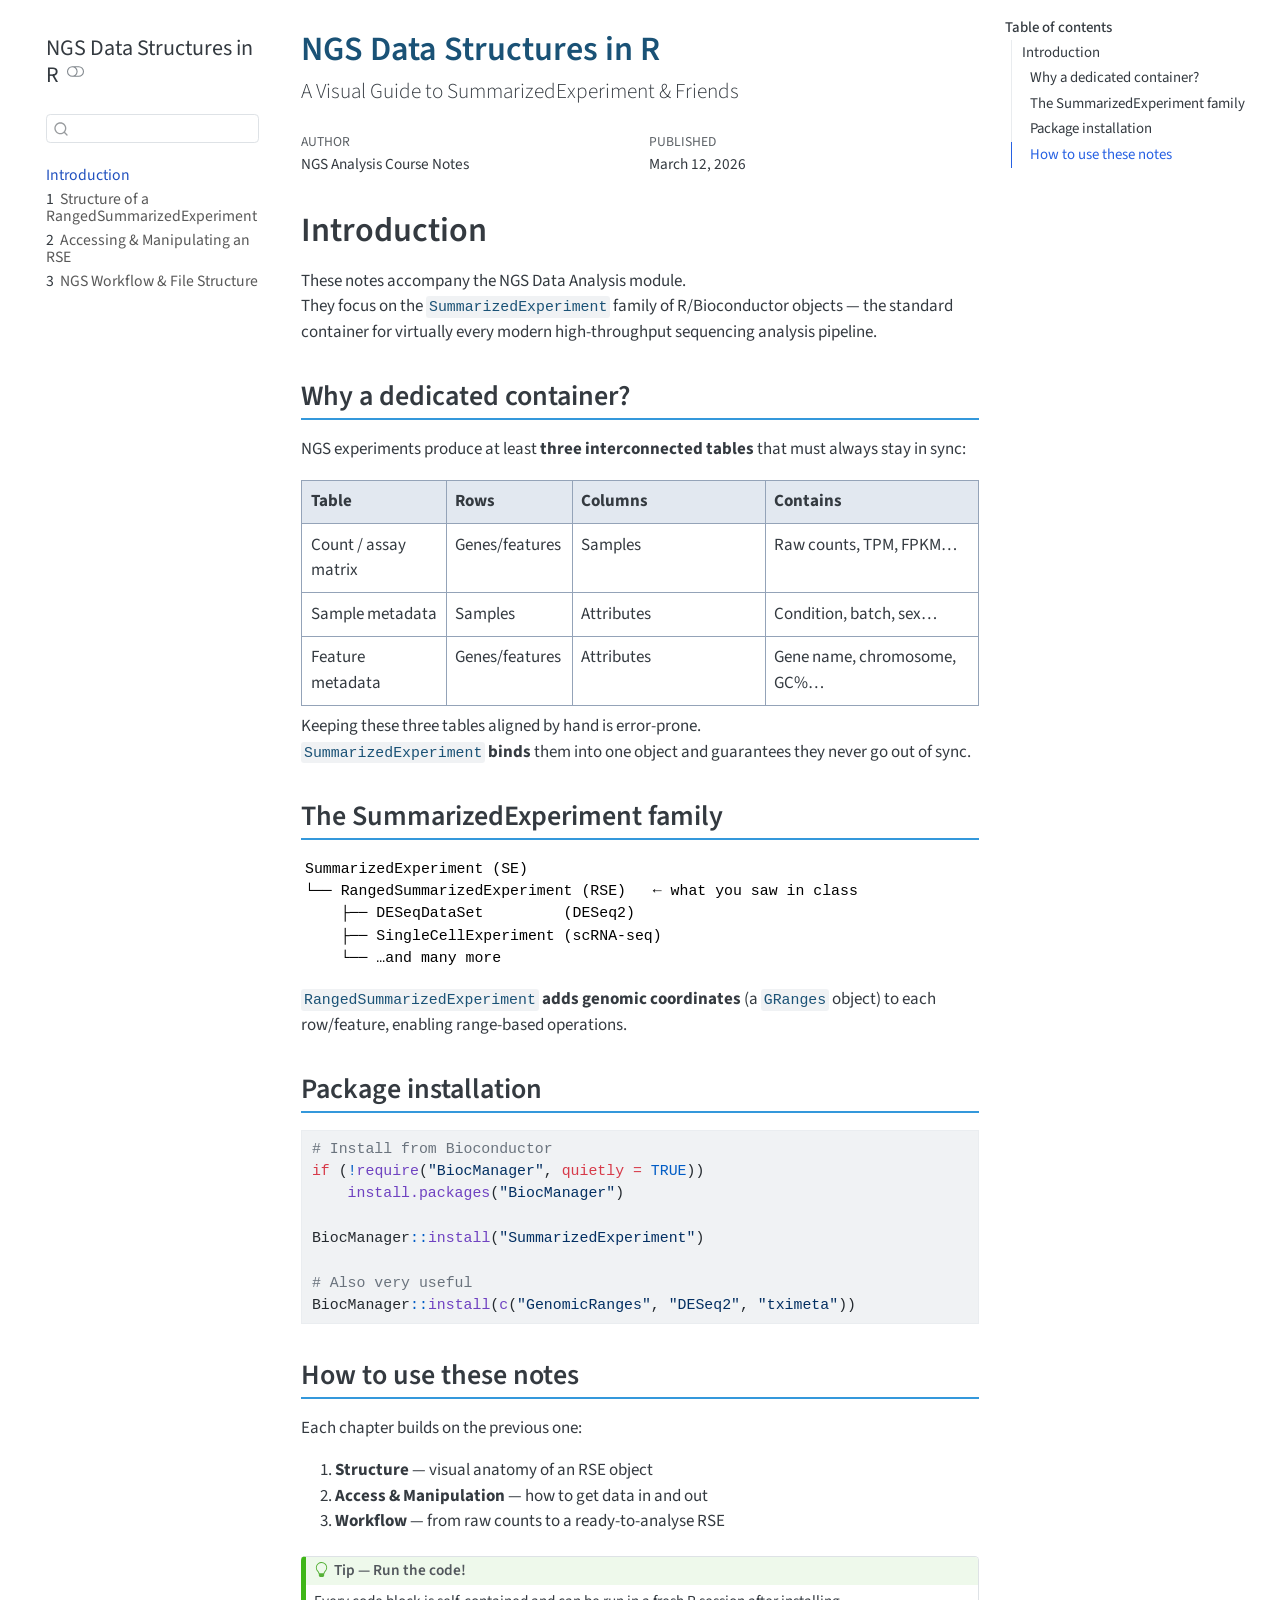
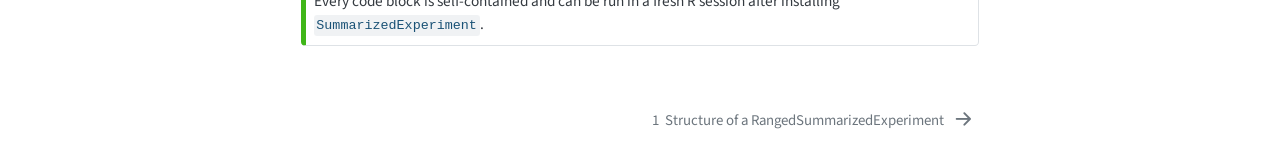
==== commit ece89e1a: "Improve diagrams, table borders, and explanations - Fix Figure 1.1: taller SVG (560px) so colData an" ====
--- a/docs/index.html
+++ b/docs/index.html
@@ -7,7 +7,7 @@
 <meta name="viewport" content="width=device-width, initial-scale=1.0, user-scalable=yes">
 
 <meta name="author" content="NGS Analysis Course Notes">
-<meta name="dcterms.date" content="2026-03-11">
+<meta name="dcterms.date" content="2026-03-12">
 
 <title>NGS Data Structures in R</title>
 <style>
@@ -385,7 +385,7 @@
     <div>
     <div class="quarto-title-meta-heading">Published</div>
     <div class="quarto-title-meta-contents">
-      <p class="date">March 11, 2026</p>
+      <p class="date">March 12, 2026</p>
     </div>
   </div>
   
--- a/docs/custom.css
+++ b/docs/custom.css
@@ -5,6 +5,22 @@
 .callout-note   { border-left-color: #3498db; }
 .callout-warning{ border-left-color: #e67e22; }
 .callout-important { border-left-color: #e74c3c; }
+
+/* Visible borders for ALL tables */
+table {
+  border-collapse: collapse !important;
+  width: 100%;
+}
+table th, table td {
+  border: 1px solid #94a3b8 !important;
+  padding: 6px 10px;
+}
+table thead tr {
+  background-color: #e2e8f0;
+}
+table tbody tr:hover {
+  background-color: #f1f5f9;
+}
 
 /* Slot / component tables */
 .slot-table th {
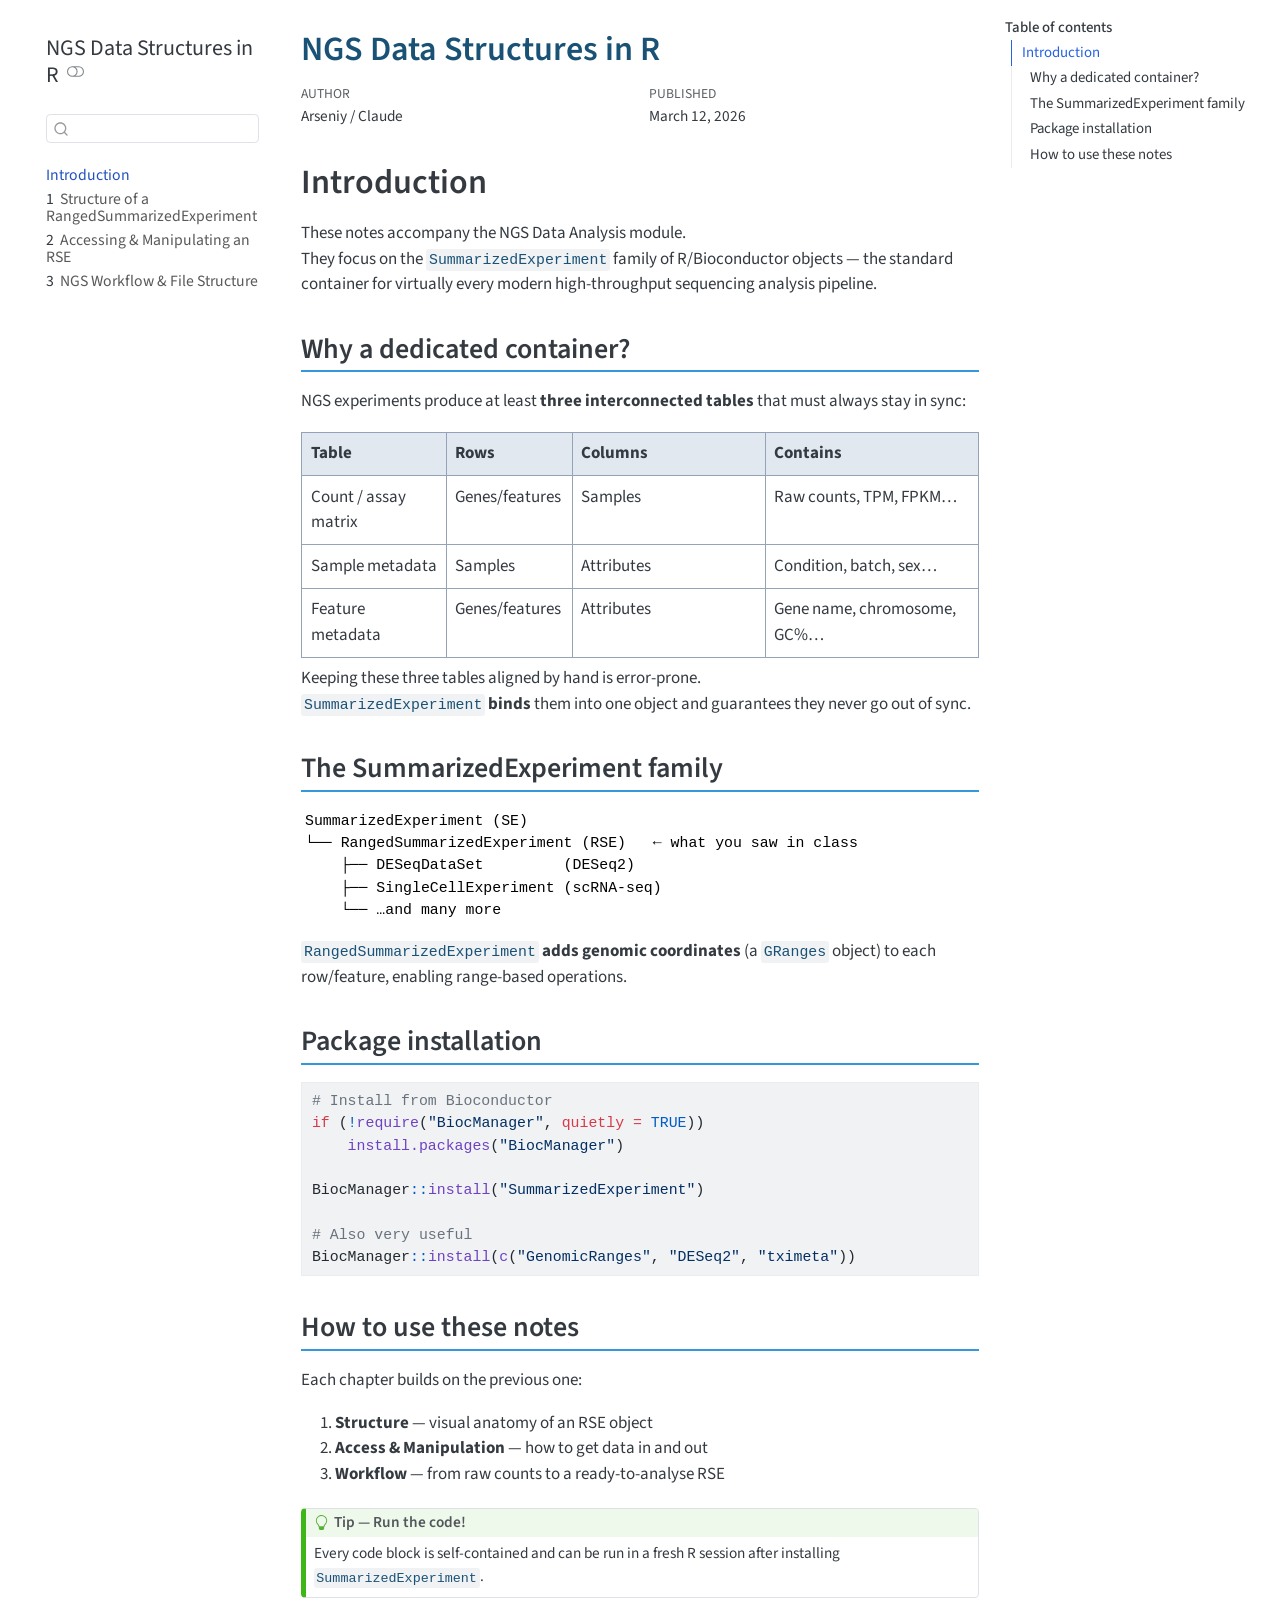
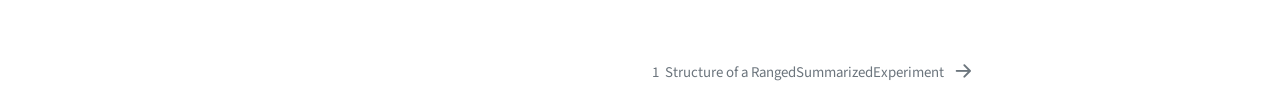
==== commit 6fad5ff8: "Remove subtitle, update author to Arseniy / Claude Co-Authored-By: Claude Sonnet 4.6 <noreply@anthro" ====
--- a/docs/index.html
+++ b/docs/index.html
@@ -6,7 +6,7 @@
 
 <meta name="viewport" content="width=device-width, initial-scale=1.0, user-scalable=yes">
 
-<meta name="author" content="NGS Analysis Course Notes">
+<meta name="author" content="Arseniy / Claude">
 <meta name="dcterms.date" content="2026-03-12">
 
 <title>NGS Data Structures in R</title>
@@ -368,7 +368,6 @@
 <header id="title-block-header" class="quarto-title-block default">
 <div class="quarto-title">
 <h1 class="title">NGS Data Structures in R</h1>
-<p class="subtitle lead">A Visual Guide to SummarizedExperiment &amp; Friends</p>
 </div>
 
 
@@ -378,7 +377,7 @@
     <div>
     <div class="quarto-title-meta-heading">Author</div>
     <div class="quarto-title-meta-contents">
-             <p>NGS Analysis Course Notes </p>
+             <p>Arseniy / Claude </p>
           </div>
   </div>
     
